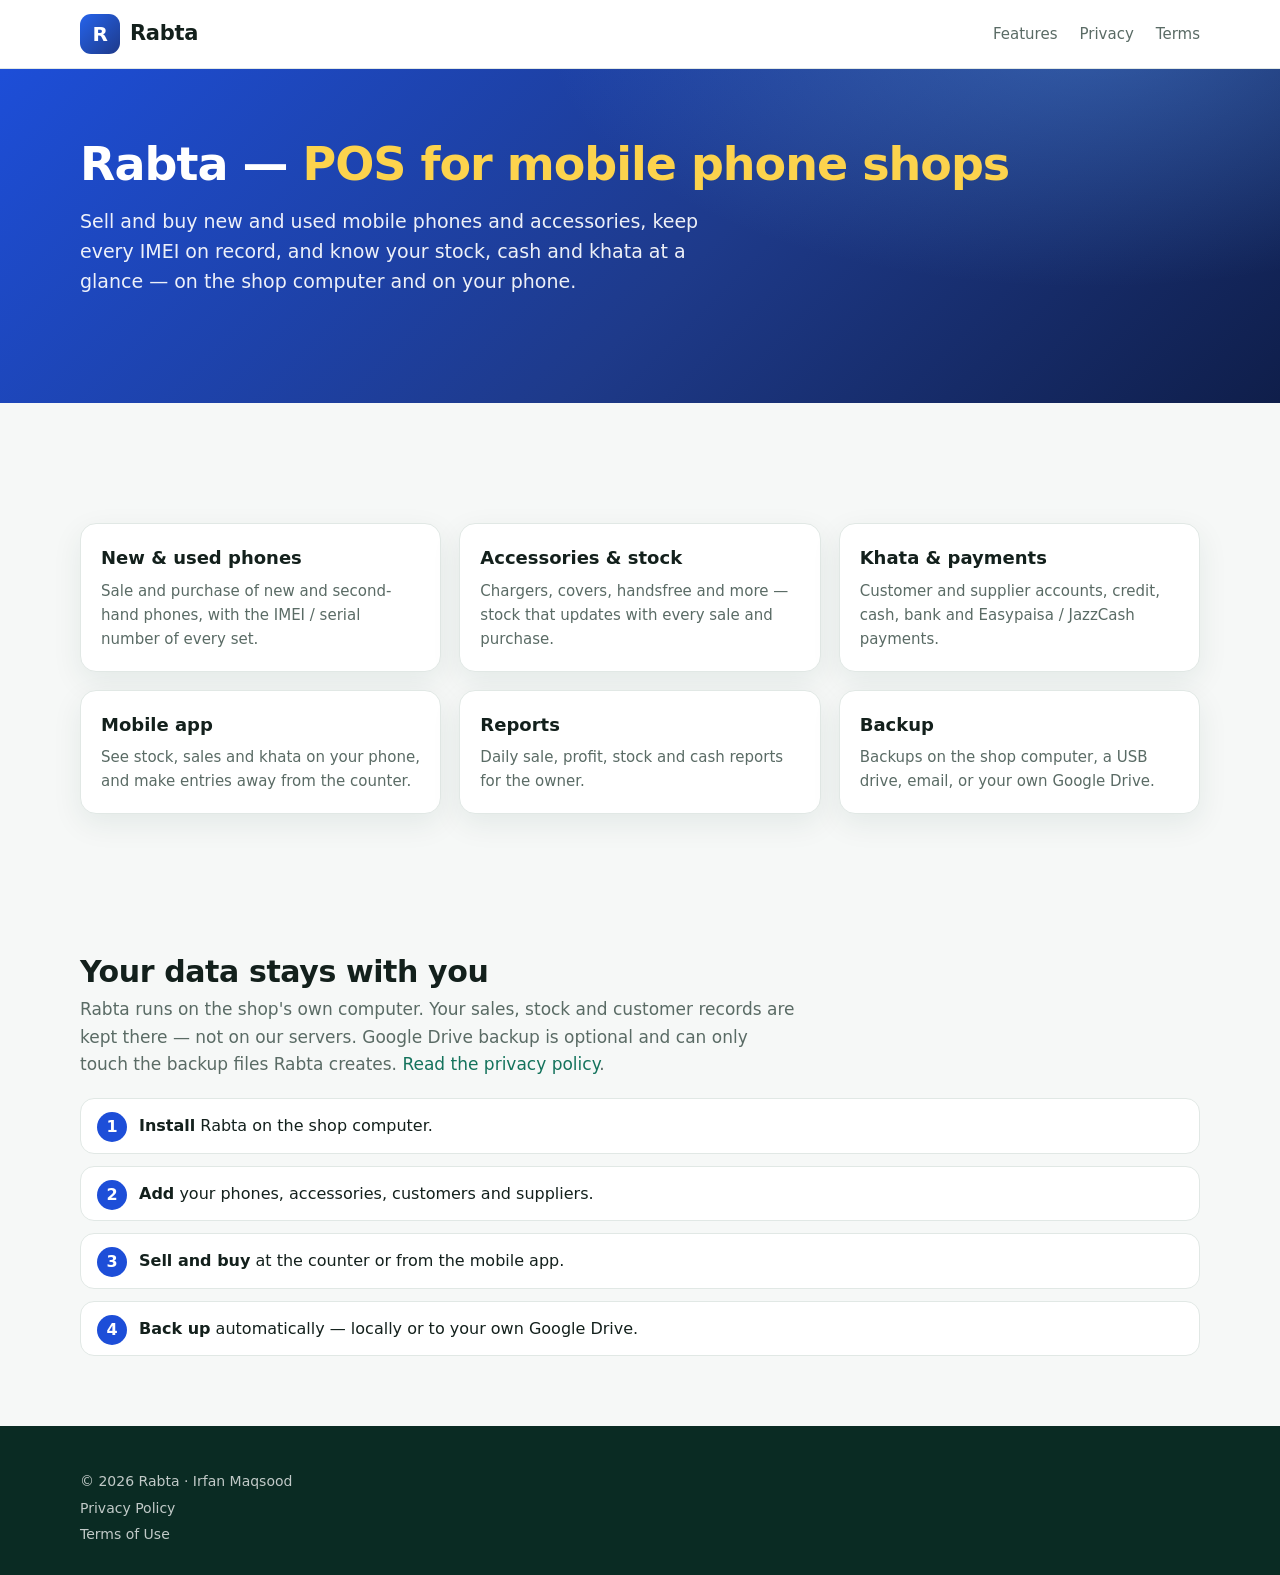
==== rabta/index.html @ c998994d "Add files via upload" ====
<!doctype html>
<html lang="en">
<head>
<meta charset="utf-8">
<meta name="viewport" content="width=device-width, initial-scale=1">
<title>Rabta — POS for Mobile Phone Shops</title>
<meta name="description" content="Rabta is point-of-sale software for mobile phone shops: sale and purchase of new and used phones and accessories, IMEI record, stock, khata and reports — on the shop computer and on your phone.">
<meta name="theme-color" content="#1E3A8A">
<link rel="stylesheet" href="../style.css">
<link rel="stylesheet" href="rabta.css">
</head>
<body>

<header class="top">
  <div class="wrap">
    <a class="logo" href="index.html"><span class="rb-mark">R</span>Rabta</a>
    <nav><a href="#features">Features</a><a href="privacy.html">Privacy</a><a href="terms.html">Terms</a></nav>
  </div>
</header>

<section class="rb-hero">
  <div class="wrap">
    <h1>Rabta — <em>POS for mobile phone shops</em></h1>
    <p>Sell and buy new and used mobile phones and accessories, keep every IMEI on record, and know your stock, cash and khata at a glance — on the shop computer and on your phone.</p>
  </div>
</section>

<main class="wrap">
  <section id="features" class="rb-grid">
    <div class="rb-card"><h3>New &amp; used phones</h3><p>Sale and purchase of new and second-hand phones, with the IMEI / serial number of every set.</p></div>
    <div class="rb-card"><h3>Accessories &amp; stock</h3><p>Chargers, covers, handsfree and more — stock that updates with every sale and purchase.</p></div>
    <div class="rb-card"><h3>Khata &amp; payments</h3><p>Customer and supplier accounts, credit, cash, bank and Easypaisa / JazzCash payments.</p></div>
    <div class="rb-card"><h3>Mobile app</h3><p>See stock, sales and khata on your phone, and make entries away from the counter.</p></div>
    <div class="rb-card"><h3>Reports</h3><p>Daily sale, profit, stock and cash reports for the owner.</p></div>
    <div class="rb-card"><h3>Backup</h3><p>Backups on the shop computer, a USB drive, email, or your own Google Drive.</p></div>
  </section>

  <section class="rb-sec">
    <h2>Your data stays with you</h2>
    <p class="lead">Rabta runs on the shop's own computer. Your sales, stock and customer records are kept there — not on our servers.
      Google Drive backup is optional and can only touch the backup files Rabta creates. <a href="privacy.html">Read the privacy policy</a>.</p>
    <ol class="rb-steps">
      <li><b>Install</b> Rabta on the shop computer.</li>
      <li><b>Add</b> your phones, accessories, customers and suppliers.</li>
      <li><b>Sell and buy</b> at the counter or from the mobile app.</li>
      <li><b>Back up</b> automatically — locally or to your own Google Drive.</li>
    </ol>
  </section>
</main>

<footer>
  <div class="wrap">
    <div>© 2026 Rabta · Irfan Maqsood</div>
    <div><a href="privacy.html">Privacy Policy</a><a href="terms.html">Terms of Use</a></div>
  </div>
</footer>
</body>
</html>
---- style.css ----
:root{
  --brand:#14735C; --brand-2:#1E8A6E; --brand-deep:#0B3F33; --brand-soft:#E7F4EF;
  --gold:#F2B23A; --gold-soft:#FFF4DA;
  --ink:#13201C; --muted:#5A6B65; --line:#E1E8E5; --page:#F6F8F7; --card:#FFFFFF;
  --radius:18px; --max:1160px;
  --shadow:0 10px 30px rgba(11,63,51,.08);
}
*{box-sizing:border-box}
html{scroll-behavior:smooth}
body{margin:0;font-family:"Inter","Segoe UI",system-ui,-apple-system,Roboto,Arial,sans-serif;color:var(--ink);background:var(--page);line-height:1.6;font-size:16px;-webkit-font-smoothing:antialiased}
a{color:var(--brand);text-decoration:none} a:hover{text-decoration:underline}
img{max-width:100%}
.wrap{max-width:var(--max);margin:0 auto;padding:0 20px}

/* ---------------- header */
header.top{background:rgba(255,255,255,.92);backdrop-filter:saturate(1.4) blur(10px);border-bottom:1px solid var(--line);position:sticky;top:0;z-index:30}
header.top .wrap{display:flex;align-items:center;justify-content:space-between;height:68px;gap:14px}
.logo{display:flex;align-items:center;gap:10px;font-weight:800;font-size:21px;color:var(--ink);letter-spacing:-.3px}
.logo:hover{text-decoration:none}
.mark{width:40px;height:40px;border-radius:11px;display:block}
span.mark{background:linear-gradient(135deg,var(--brand-2),var(--brand-deep));color:#fff;display:grid;place-items:center;font-weight:800}
nav{display:flex;align-items:center}
nav a{margin-left:22px;color:var(--muted);font-weight:500;font-size:15px} nav a:hover{color:var(--brand);text-decoration:none}
nav a.cta{background:var(--brand);color:#fff;padding:9px 16px;border-radius:10px;font-weight:600}
nav a.cta:hover{background:var(--brand-deep);color:#fff}

/* ---------------- buttons */
.btn{display:inline-flex;align-items:center;gap:8px;padding:14px 24px;border-radius:12px;font-weight:650;background:#fff;color:var(--brand-deep);border:0;cursor:pointer;font-size:16px;font-family:inherit;transition:transform .15s,box-shadow .15s}
.btn:hover{text-decoration:none;transform:translateY(-1px);box-shadow:0 8px 20px rgba(0,0,0,.12)}
.btn.gold{background:var(--gold);color:#3A2600}
.btn.ghost{background:transparent;color:#fff;border:1.5px solid rgba(255,255,255,.55)}
.btn.solid{background:var(--brand);color:#fff}
.btn.outline{background:#fff;color:var(--brand);border:1.5px solid var(--brand)}

/* ---------------- hero */
.hero{position:relative;overflow:hidden;color:#fff;padding:76px 0 90px;
  background:radial-gradient(1200px 500px at 85% -10%,rgba(242,178,58,.22),transparent 60%),
             radial-gradient(800px 500px at -10% 110%,rgba(255,255,255,.08),transparent 60%),
             linear-gradient(135deg,#1A8268 0%,#11604D 45%,#0A3A2F 100%)}
.hero:after{content:"";position:absolute;inset:0;background-image:radial-gradient(rgba(255,255,255,.08) 1px,transparent 1px);background-size:22px 22px;mask-image:linear-gradient(180deg,#000,transparent 85%);pointer-events:none}
.hero .wrap{position:relative;z-index:1;display:grid;grid-template-columns:1.15fr .85fr;gap:40px;align-items:center}
.pill{display:inline-flex;align-items:center;gap:8px;background:rgba(255,255,255,.14);border:1px solid rgba(255,255,255,.22);padding:6px 14px;border-radius:99px;font-size:14px;font-weight:600;margin-bottom:18px}
.pill b{background:var(--gold);color:#3A2600;border-radius:99px;padding:1px 8px;font-size:12px}
.hero h1{font-size:50px;line-height:1.1;margin:0 0 18px;letter-spacing:-1px}
.hero h1 em{font-style:normal;color:var(--gold)}
.hero p{font-size:19px;opacity:.92;max-width:600px;margin:0 0 28px}
.hero .actions{display:flex;flex-wrap:wrap;gap:12px}
.badges{margin-top:28px;display:flex;flex-wrap:wrap;gap:10px}
.badges span{display:inline-flex;align-items:center;gap:7px;background:rgba(255,255,255,.12);padding:7px 13px;border-radius:99px;font-size:14px}
.badges svg{width:16px;height:16px;stroke:var(--gold)}

/* phone mockup */
.device{justify-self:center;width:290px;border-radius:40px;background:#0B1512;padding:12px;box-shadow:0 30px 60px rgba(0,0,0,.35),0 0 0 2px rgba(255,255,255,.08) inset;transform:rotate(-3deg)}
.screen{border-radius:30px;overflow:hidden;background:#F4F7F6;color:var(--ink);font-size:12px}
.screen .bar{background:linear-gradient(135deg,#1E8A6E,#0F5444);color:#fff;padding:16px 16px 12px;font-weight:700;font-size:14px;display:flex;justify-content:space-between}
.screen .body{padding:12px}
.s-card{background:#fff;border-radius:14px;padding:10px 12px;margin-bottom:9px;box-shadow:0 2px 8px rgba(0,0,0,.05)}
.s-card.hero2{background:linear-gradient(135deg,#1E8A6E,#0B3F33);color:#fff}
.s-card small{display:block;opacity:.7;font-size:10px}
.s-card b{font-size:18px}
.s-row{display:grid;grid-template-columns:1fr 1fr;gap:9px}
.s-line{display:flex;justify-content:space-between;align-items:center;padding:7px 0;border-bottom:1px solid #EEF2F0}
.s-line:last-child{border:0}
.s-av{width:26px;height:26px;border-radius:50%;background:var(--brand-soft);color:var(--brand);display:inline-grid;place-items:center;font-weight:700;font-size:10px;margin-right:7px}
.s-fab{position:relative;height:0}
.s-fab span{position:absolute;right:4px;top:-50px;width:40px;height:40px;border-radius:50%;background:linear-gradient(135deg,#1E8A6E,#0F5444);display:grid;place-items:center;box-shadow:0 6px 14px rgba(15,84,68,.4)}
.s-fab svg{width:20px;height:20px;stroke:#fff}

/* ---------------- strip */
.strip{background:#fff;border-bottom:1px solid var(--line)}
.strip .wrap{display:grid;grid-template-columns:repeat(4,1fr);gap:10px;padding-top:22px;padding-bottom:22px}
.strip div{display:flex;gap:12px;align-items:center;font-weight:600;font-size:15px}
.strip .i{flex:0 0 auto;width:42px;height:42px;border-radius:12px;background:var(--brand-soft);display:grid;place-items:center}
.strip svg{width:22px;height:22px;stroke:var(--brand)}
.strip small{display:block;font-weight:400;color:var(--muted);font-size:13px}

/* ---------------- sections */
section{padding:80px 0}
.kicker{display:inline-block;color:var(--brand);background:var(--brand-soft);font-weight:700;font-size:13px;letter-spacing:.6px;text-transform:uppercase;padding:5px 12px;border-radius:99px;margin-bottom:12px}
section h2{font-size:36px;line-height:1.2;margin:0 0 10px;letter-spacing:-.6px}
.lead{color:var(--muted);margin:0 0 36px;max-width:720px;font-size:17px}
.center{text-align:center}.center .lead{margin-left:auto;margin-right:auto}
.grid{display:grid;grid-template-columns:repeat(3,1fr);gap:18px}
.grid.four{grid-template-columns:repeat(4,1fr)}
.grid.three{grid-template-columns:repeat(3,1fr)}
.card{background:var(--card);border:1px solid var(--line);border-radius:var(--radius);padding:24px;transition:transform .18s,box-shadow .18s,border-color .18s}
.card:hover{transform:translateY(-3px);box-shadow:var(--shadow);border-color:#CFE3DB}
.ic{width:48px;height:48px;border-radius:14px;background:var(--brand-soft);display:grid;place-items:center;margin-bottom:14px}
.ic svg{width:24px;height:24px;stroke:var(--brand)}
.ic.gold{background:var(--gold-soft)} .ic.gold svg{stroke:#B97A00}
.card h3{margin:0 0 6px;font-size:18px}
.card p{margin:0;color:var(--muted);font-size:15px}
.band{background:#fff;border-top:1px solid var(--line);border-bottom:1px solid var(--line)}
.two{display:grid;grid-template-columns:1fr 1fr;gap:44px;align-items:center}
.check{list-style:none;padding:0;margin:0}
.check li{position:relative;padding:7px 0 7px 34px}
.check li:before{content:"";position:absolute;left:0;top:9px;width:22px;height:22px;border-radius:50%;background:var(--brand-soft) url("data:image/svg+xml,%3Csvg xmlns='http://www.w3.org/2000/svg' viewBox='0 0 24 24' fill='none' stroke='%2314735C' stroke-width='3' stroke-linecap='round' stroke-linejoin='round'%3E%3Cpath d='m6 12.5 4 4 8-9'/%3E%3C/svg%3E") center/14px no-repeat}

/* new features */
.newgrid{display:grid;grid-template-columns:repeat(4,1fr);gap:16px}
.newcard{border-radius:var(--radius);padding:22px;color:#fff;background:linear-gradient(150deg,#1E8A6E,#0B3F33);position:relative;overflow:hidden}
.newcard:after{content:"";position:absolute;right:-30px;bottom:-30px;width:110px;height:110px;border-radius:50%;background:rgba(255,255,255,.07)}
.newcard .ic{background:rgba(255,255,255,.14)} .newcard .ic svg{stroke:var(--gold)}
.newcard h3{margin:0 0 6px;font-size:17px}
.newcard p{margin:0;opacity:.85;font-size:14.5px}

/* industries */
.inds{display:grid;grid-template-columns:repeat(4,1fr);gap:14px}
.ind{display:flex;gap:14px;align-items:flex-start;background:#fff;border:1px solid var(--line);border-radius:16px;padding:16px;transition:all .18s}
.ind:hover{border-color:var(--brand);box-shadow:var(--shadow);transform:translateY(-2px)}
.ind .ic{width:44px;height:44px;margin:0;flex:0 0 auto}
.ind h3{margin:0;font-size:16px}
.ind p{margin:2px 0 0;font-size:13.5px;color:var(--muted)}
.ind .tag{display:inline-block;font-size:11px;font-weight:700;color:#8A5A00;background:var(--gold-soft);padding:1px 8px;border-radius:99px;margin-left:6px;vertical-align:2px}
.tabs{display:flex;gap:8px;justify-content:center;margin:0 0 26px;flex-wrap:wrap}
.tabs button{border:1.5px solid var(--line);background:#fff;padding:9px 18px;border-radius:99px;font:inherit;font-weight:600;color:var(--muted);cursor:pointer}
.tabs button.on{background:var(--brand);border-color:var(--brand);color:#fff}

/* app download */
.app-card{background:linear-gradient(150deg,#fff,#F1F8F5);border:1px solid var(--line);border-radius:24px;padding:30px;box-shadow:var(--shadow)}
.app-card .row{display:flex;gap:16px;align-items:center;margin-bottom:14px}
.app-card img{width:72px;height:72px;border-radius:18px}
.app-card .btn{margin:8px 0 12px}
.small{font-size:14px!important;color:var(--muted)}

/* steps */
.steps4{display:grid;grid-template-columns:repeat(4,1fr);gap:18px;counter-reset:s}
.steps4 .card{position:relative;padding-top:50px}
.steps4 .card:before{counter-increment:s;content:counter(s);position:absolute;top:18px;left:24px;width:30px;height:30px;border-radius:50%;background:var(--gold);color:#3A2600;font-weight:800;display:grid;place-items:center}

/* pricing */
.plan.best{border:2px solid var(--brand);box-shadow:var(--shadow)}
.plan .tagtop{position:absolute;top:-12px;right:18px;background:var(--brand);color:#fff;font-size:12px;font-weight:700;padding:3px 10px;border-radius:99px}
.plan{position:relative}
.opt{font-size:12px;font-weight:600;background:var(--brand-soft);color:var(--brand);padding:2px 8px;border-radius:99px;vertical-align:3px}
.note{margin-top:20px;color:var(--muted)}

/* FAQ */
.faq{max-width:820px;margin:0 auto}
.faq details{background:#fff;border:1px solid var(--line);border-radius:14px;padding:4px 20px;margin-bottom:10px}
.faq summary{cursor:pointer;font-weight:650;padding:14px 0;list-style:none;display:flex;justify-content:space-between;gap:10px}
.faq summary::-webkit-details-marker{display:none}
.faq summary:after{content:"+";font-size:22px;color:var(--brand);line-height:1}
.faq details[open] summary:after{content:"–"}
.faq p{margin:0 0 16px;color:var(--muted)}

/* contact */
.contact{background:linear-gradient(135deg,#11604D,#0A3A2F);color:#fff}
.contact .lead{color:rgba(255,255,255,.85)}
.contact h2{color:#fff}
.contact .info{background:rgba(255,255,255,.1);border:1px solid rgba(255,255,255,.18);border-radius:var(--radius);padding:20px;margin-top:10px}
.contact .info a{color:var(--gold)}
.form{display:grid;gap:12px;color:var(--ink)}
.form label{display:grid;gap:5px;font-weight:600;font-size:14px}
.form input,.form select,.form textarea{font:inherit;padding:11px 13px;border:1.5px solid var(--line);border-radius:11px;background:#fff}
.form input:focus,.form select:focus,.form textarea:focus{outline:none;border-color:var(--brand)}
.form .tick{display:flex;gap:8px;align-items:center;font-weight:500}
.form .grid2{display:grid;grid-template-columns:1fr 1fr;gap:12px}

/* legal pages */
.doc{max-width:780px;margin:0 auto;padding:48px 20px 72px}
.doc h1{font-size:34px;margin:0 0 6px}
.doc .date{color:var(--muted);margin:0 0 28px}
.doc h2{font-size:21px;margin:34px 0 8px}
.doc p,.doc li{color:#2A3632}
.doc .box{background:var(--brand-soft);border-left:4px solid var(--brand);padding:14px 18px;border-radius:8px;margin:18px 0}

/* footer */
footer{background:#0A2B23;color:rgba(255,255,255,.75);padding:44px 0 26px;font-size:14px}
footer .cols{display:grid;grid-template-columns:1.4fr 1fr 1fr;gap:30px}
footer h4{color:#fff;margin:0 0 10px;font-size:15px}
footer a{color:rgba(255,255,255,.75);display:block;margin:4px 0}
footer a:hover{color:#fff}
footer .bottom{border-top:1px solid rgba(255,255,255,.1);margin-top:28px;padding-top:18px;display:flex;justify-content:space-between;flex-wrap:wrap;gap:10px}
footer .bottom a{display:inline;margin-left:16px}
footer .brand{display:flex;gap:10px;align-items:center;color:#fff;font-weight:800;font-size:20px;margin-bottom:10px}
footer .brand img{width:36px;height:36px;border-radius:10px}

.wa{position:fixed;right:18px;bottom:18px;width:58px;height:58px;border-radius:50%;background:#25D366;display:grid;place-items:center;box-shadow:0 6px 18px rgba(0,0,0,.25);z-index:40}
.wa:hover{text-decoration:none;transform:scale(1.06)}

/* reveal */
.reveal{opacity:0;transform:translateY(18px);transition:opacity .6s ease,transform .6s ease}
.reveal.in{opacity:1;transform:none}
@media (prefers-reduced-motion:reduce){.reveal{opacity:1;transform:none}.card:hover,.ind:hover,.btn:hover{transform:none}}

/* ---------------- responsive */
@media (max-width:1000px){
  .hero .wrap{grid-template-columns:1fr}.device{display:none}
  .grid,.grid.three{grid-template-columns:1fr 1fr}
  .grid.four,.newgrid,.inds,.steps4{grid-template-columns:1fr 1fr}
  .strip .wrap{grid-template-columns:1fr 1fr}
  .two{grid-template-columns:1fr}
  nav a.wide{display:none}
}
@media (max-width:600px){
  section{padding:56px 0}
  section h2{font-size:28px}
  .hero{padding:52px 0 64px}.hero h1{font-size:34px}.hero p{font-size:17px}
  .grid,.grid.three,.grid.four,.newgrid,.inds,.steps4,.strip .wrap{grid-template-columns:1fr}
  nav a{margin-left:14px}
  nav a.cta{padding:8px 12px}
  footer .cols{grid-template-columns:1fr}
  .form .grid2{grid-template-columns:1fr}
}
[hidden]{display:none!important}
---- rabta/rabta.css ----
/* Rabta pages — saudagarpos.com ka style.css istemal, yeh sirf thora farq (rang aur logo) */
.rb-mark{width:40px;height:40px;border-radius:11px;display:grid;place-items:center;font-weight:800;color:#fff;
  background:linear-gradient(135deg,#2563EB,#1E3A8A);font-size:20px}
.rb-hero{color:#fff;padding:70px 0 80px;
  background:radial-gradient(900px 420px at 85% -10%,rgba(96,165,250,.35),transparent 60%),linear-gradient(135deg,#1D4ED8 0%,#1E3A8A 55%,#0F1E4A 100%)}
.rb-hero h1{font-size:46px;line-height:1.1;margin:0 0 16px;letter-spacing:-1px}
.rb-hero h1 em{font-style:normal;color:#FCD34D}
.rb-hero p{font-size:19px;opacity:.92;max-width:640px;margin:0 0 26px}
.rb-grid{display:grid;grid-template-columns:repeat(3,1fr);gap:18px;margin:40px 0}
.rb-card{background:#fff;border:1px solid var(--line);border-radius:16px;padding:20px;box-shadow:var(--shadow)}
.rb-card h3{margin:0 0 6px;font-size:18px}
.rb-card p{margin:0;color:var(--muted);font-size:15px}
.rb-sec{padding:20px 0 50px}
.rb-sec h2{font-size:30px;margin:0 0 6px;letter-spacing:-.4px}
.rb-sec .lead{color:var(--muted);margin:0 0 10px}
.rb-steps{counter-reset:s;list-style:none;padding:0;margin:20px 0;display:grid;gap:12px}
.rb-steps li{background:#fff;border:1px solid var(--line);border-radius:14px;padding:14px 16px 14px 58px;position:relative}
.rb-steps li:before{counter-increment:s;content:counter(s);position:absolute;left:16px;top:13px;width:30px;height:30px;border-radius:50%;
  background:#1D4ED8;color:#fff;display:grid;place-items:center;font-weight:700}
@media (max-width:860px){.rb-grid{grid-template-columns:1fr}.rb-hero h1{font-size:34px}}
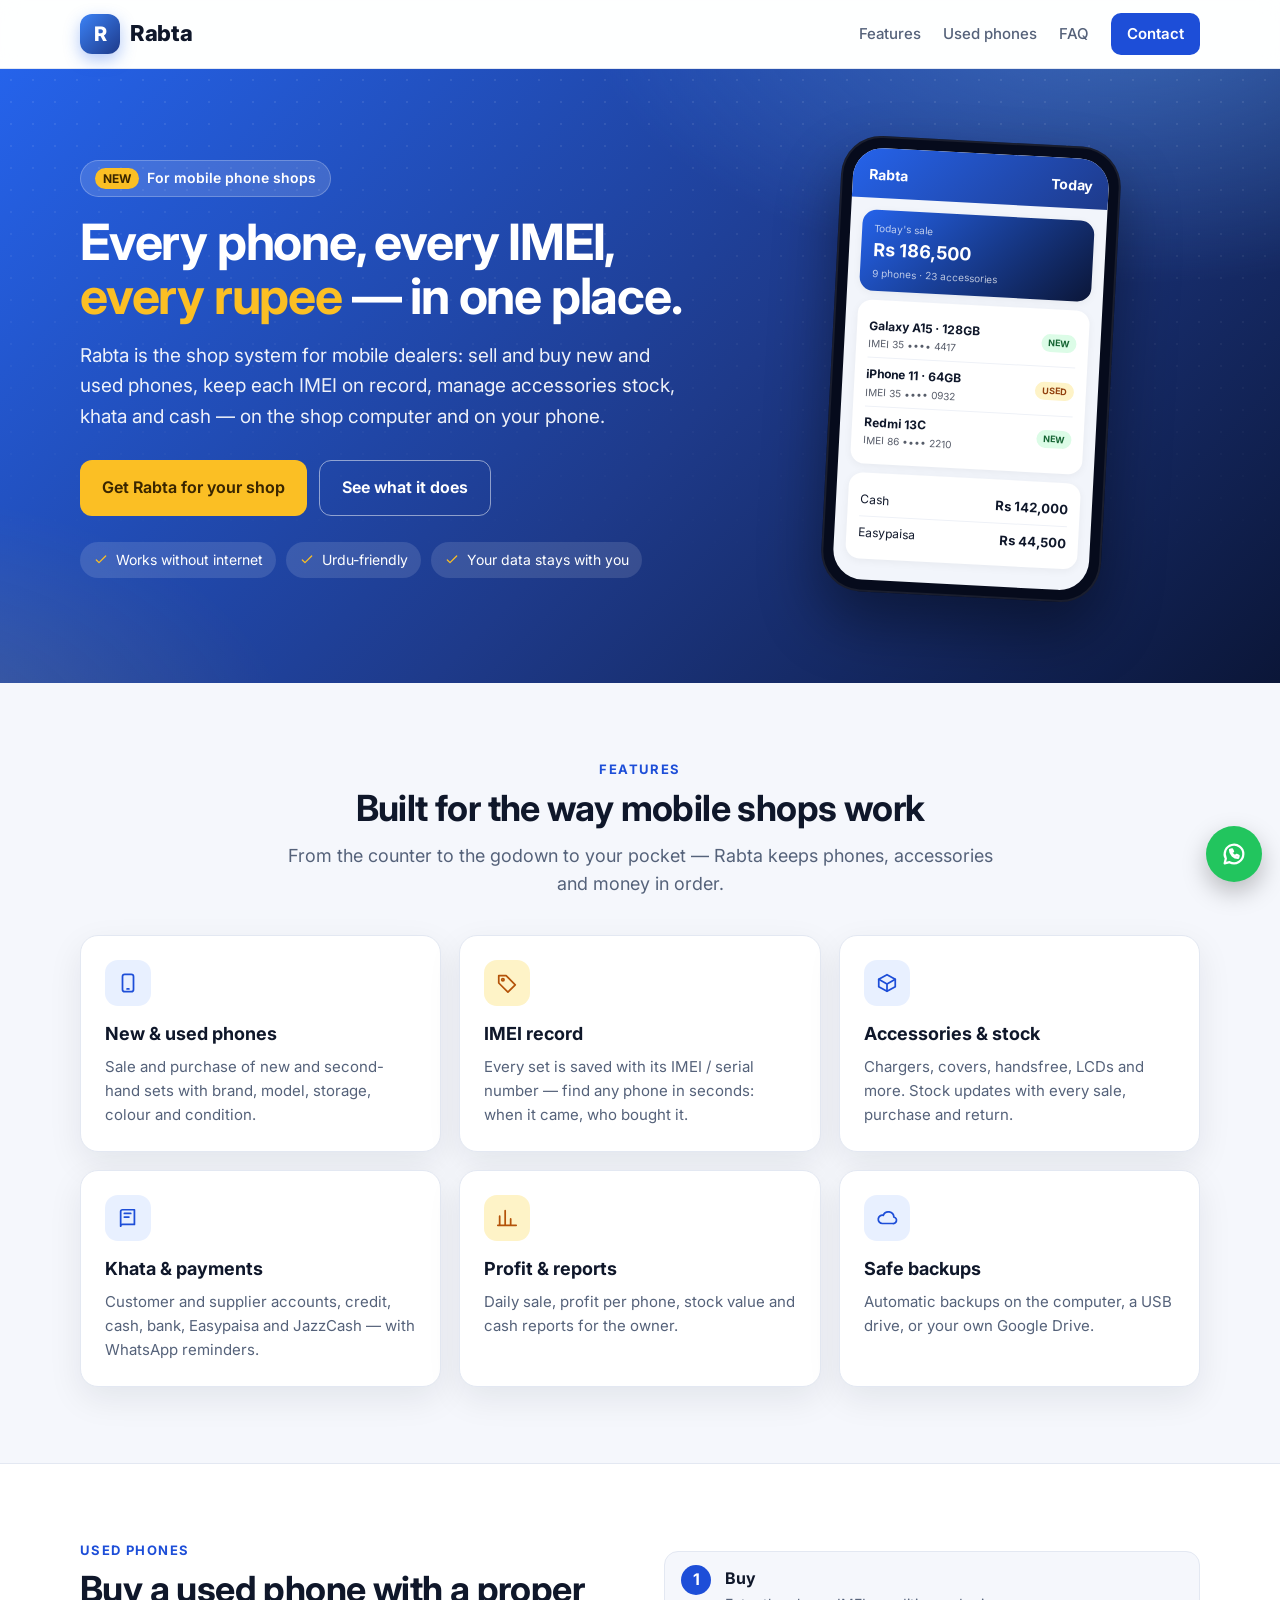
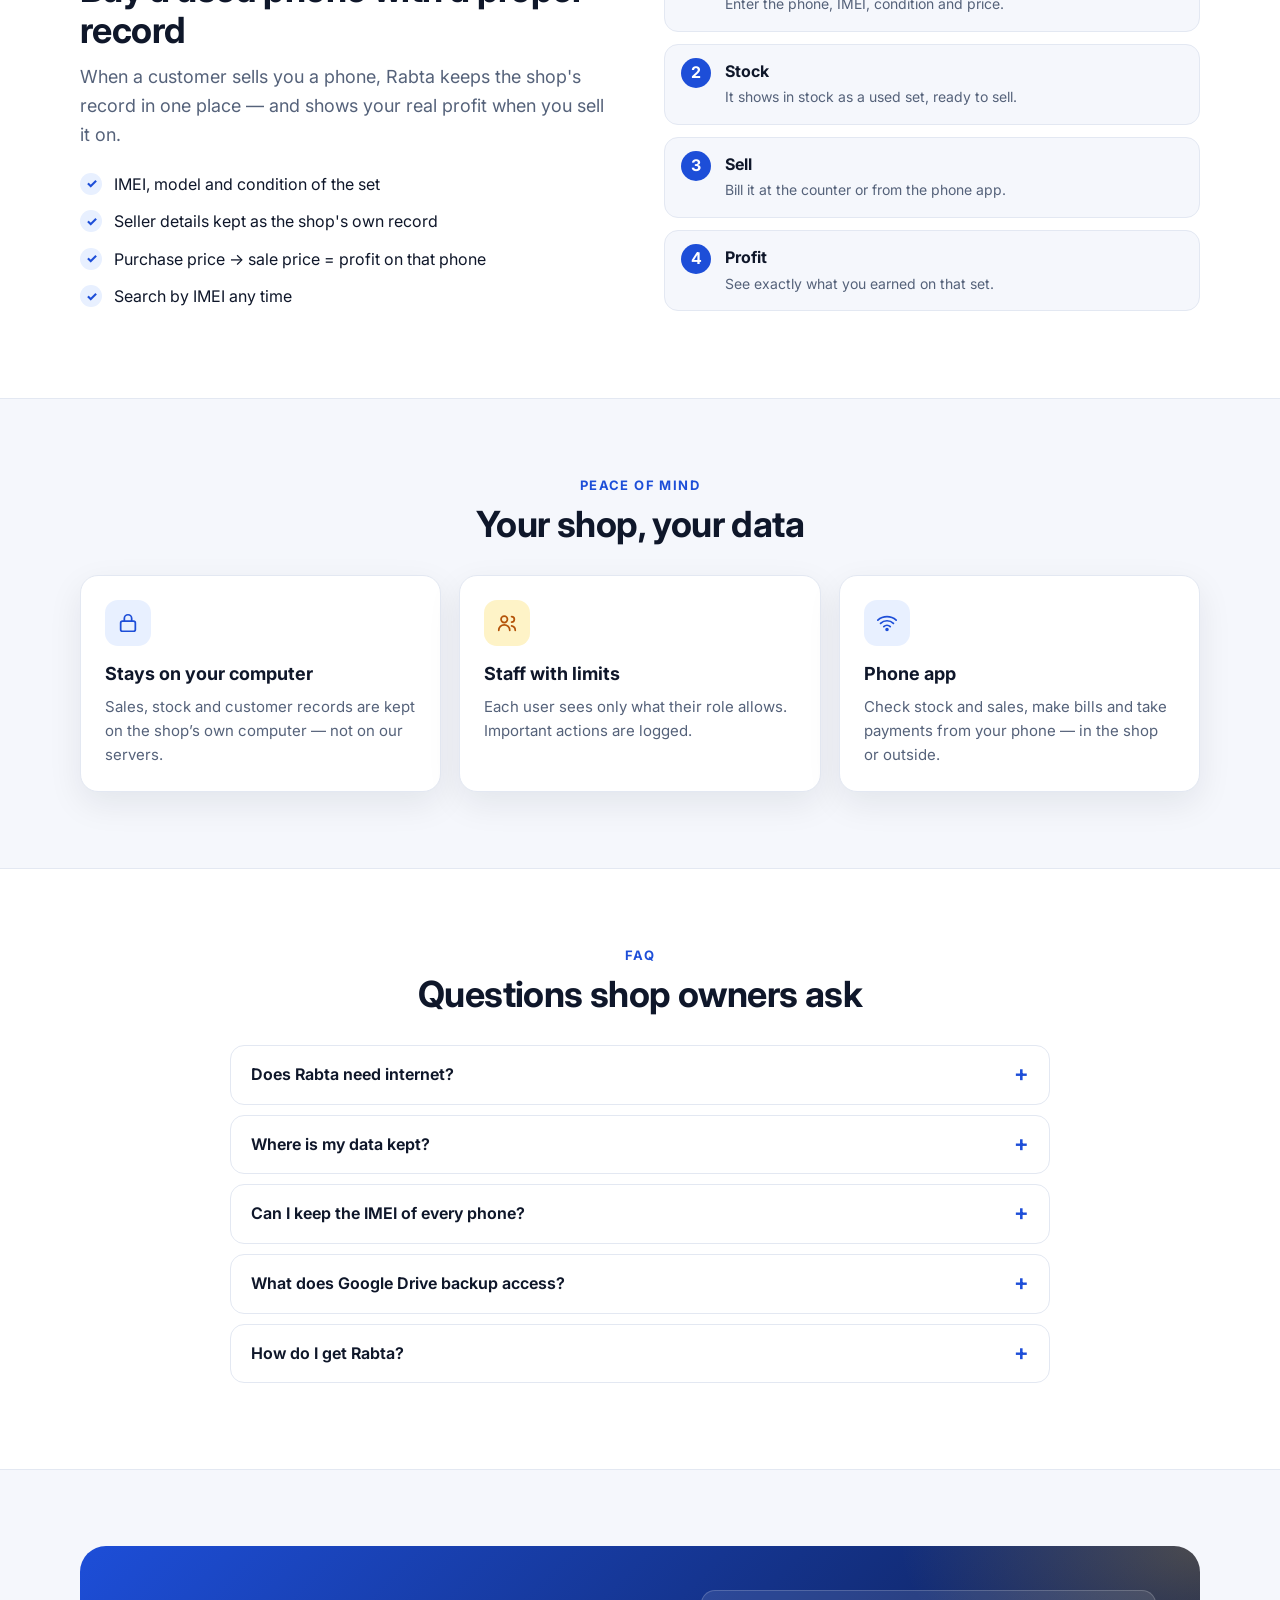
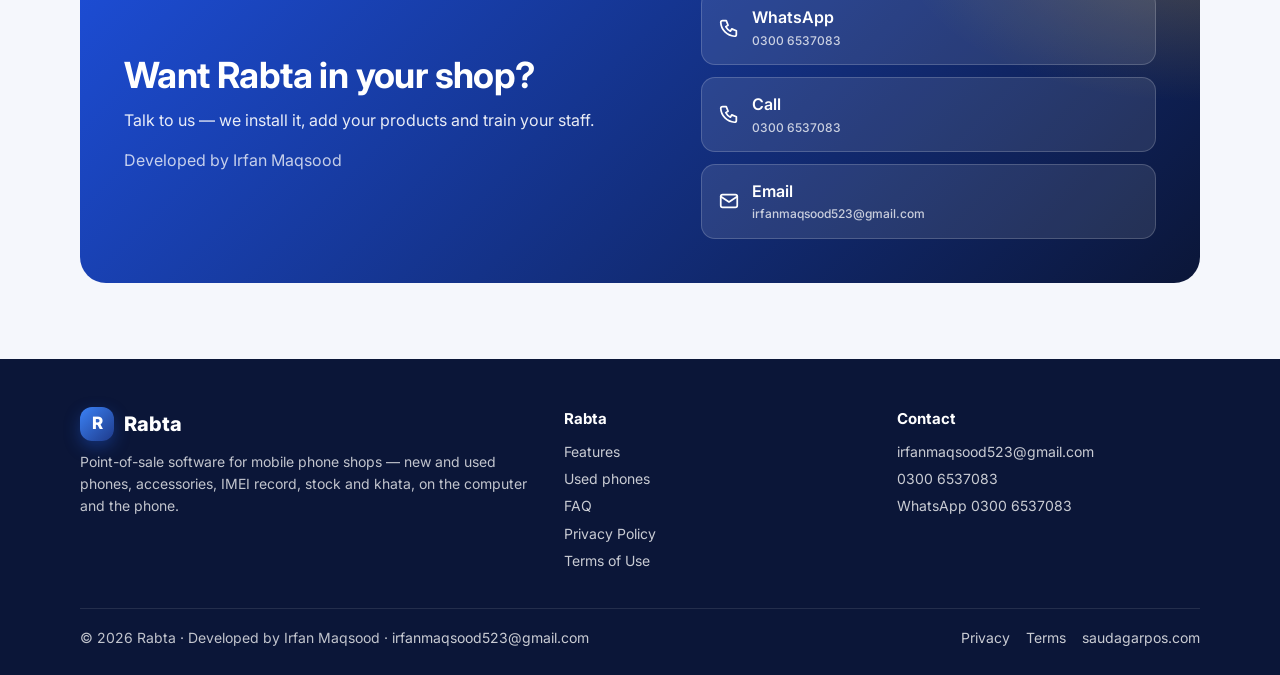
==== commit 6a682b4f: "Add files via upload" ====
--- a/rabta/index.html
+++ b/rabta/index.html
@@ -4,55 +4,144 @@
 <meta charset="utf-8">
 <meta name="viewport" content="width=device-width, initial-scale=1">
 <title>Rabta — POS for Mobile Phone Shops</title>
-<meta name="description" content="Rabta is point-of-sale software for mobile phone shops: sale and purchase of new and used phones and accessories, IMEI record, stock, khata and reports — on the shop computer and on your phone.">
+<meta name="description" content="Rabta is point-of-sale software for mobile phone shops in Pakistan: sale and purchase of new and used phones and accessories, IMEI record, stock, khata, reports and backup — on the shop computer and on your phone.">
 <meta name="theme-color" content="#1E3A8A">
-<link rel="stylesheet" href="../style.css">
+<link rel="preconnect" href="https://fonts.googleapis.com">
+<link rel="preconnect" href="https://fonts.gstatic.com" crossorigin>
+<link href="https://fonts.googleapis.com/css2?family=Inter:wght@400;500;600;700;800&display=swap" rel="stylesheet">
 <link rel="stylesheet" href="rabta.css">
 </head>
 <body>
 
 <header class="top">
   <div class="wrap">
-    <a class="logo" href="index.html"><span class="rb-mark">R</span>Rabta</a>
-    <nav><a href="#features">Features</a><a href="privacy.html">Privacy</a><a href="terms.html">Terms</a></nav>
+    <a class="logo" href="index.html"><span class="mark">R</span>Rabta</a>
+    <nav><a href="#features">Features</a><a href="#used">Used phones</a><a href="#faq">FAQ</a><a class="cta" href="index.html#contact">Contact</a></nav>
   </div>
 </header>
 
-<section class="rb-hero">
+<section class="hero">
   <div class="wrap">
-    <h1>Rabta — <em>POS for mobile phone shops</em></h1>
-    <p>Sell and buy new and used mobile phones and accessories, keep every IMEI on record, and know your stock, cash and khata at a glance — on the shop computer and on your phone.</p>
+    <div>
+      <div class="pill"><b>NEW</b> For mobile phone shops</div>
+      <h1>Every phone, every IMEI, <em>every rupee</em> — in one place.</h1>
+      <p>Rabta is the shop system for mobile dealers: sell and buy new and used phones, keep each IMEI on record, manage accessories stock, khata and cash — on the shop computer and on your phone.</p>
+      <div class="actions"><a class="btn sun" href="#contact">Get Rabta for your shop</a><a class="btn line" href="#features">See what it does</a></div>
+      <div class="chips"><span><svg viewBox="0 0 24 24"><path d="m5 12 4 4 10-10"/></svg> Works without internet</span><span><svg viewBox="0 0 24 24"><path d="m5 12 4 4 10-10"/></svg> Urdu-friendly</span><span><svg viewBox="0 0 24 24"><path d="m5 12 4 4 10-10"/></svg> Your data stays with you</span></div>
+    </div>
+    <div class="device" aria-hidden="true"><div class="screen">
+      <div class="sbar"><span>Rabta</span><span>Today</span></div>
+      <div class="sbody">
+        <div class="sc dark"><small>Today's sale</small><b>Rs 186,500</b><small>9 phones · 23 accessories</small></div>
+        <div class="sc">
+          <div class="srow"><div><b style="font-size:12px">Galaxy A15 · 128GB</b><small>IMEI 35 •••• 4417</small></div><span class="tag">NEW</span></div>
+          <div class="srow"><div><b style="font-size:12px">iPhone 11 · 64GB</b><small>IMEI 35 •••• 0932</small></div><span class="tag used">USED</span></div>
+          <div class="srow"><div><b style="font-size:12px">Redmi 13C</b><small>IMEI 86 •••• 2210</small></div><span class="tag">NEW</span></div>
+        </div>
+        <div class="sc"><div class="srow"><span>Cash</span><b style="font-size:13px">Rs 142,000</b></div><div class="srow"><span>Easypaisa</span><b style="font-size:13px">Rs 44,500</b></div></div>
+      </div>
+    </div></div>
   </div>
 </section>
 
-<main class="wrap">
-  <section id="features" class="rb-grid">
-    <div class="rb-card"><h3>New &amp; used phones</h3><p>Sale and purchase of new and second-hand phones, with the IMEI / serial number of every set.</p></div>
-    <div class="rb-card"><h3>Accessories &amp; stock</h3><p>Chargers, covers, handsfree and more — stock that updates with every sale and purchase.</p></div>
-    <div class="rb-card"><h3>Khata &amp; payments</h3><p>Customer and supplier accounts, credit, cash, bank and Easypaisa / JazzCash payments.</p></div>
-    <div class="rb-card"><h3>Mobile app</h3><p>See stock, sales and khata on your phone, and make entries away from the counter.</p></div>
-    <div class="rb-card"><h3>Reports</h3><p>Daily sale, profit, stock and cash reports for the owner.</p></div>
-    <div class="rb-card"><h3>Backup</h3><p>Backups on the shop computer, a USB drive, email, or your own Google Drive.</p></div>
-  </section>
+<section class="sec" id="features">
+  <div class="wrap">
+    <div class="center"><p class="kicker">Features</p><h2>Built for the way mobile shops work</h2>
+      <p class="lead">From the counter to the godown to your pocket — Rabta keeps phones, accessories and money in order.</p></div>
+    <div class="grid">
+      <div class="card"><div class="ic"><svg viewBox="0 0 24 24"><rect x="6" y="2.5" width="12" height="19" rx="2.5"/><path d="M11 18.5h2"/></svg></div><h3>New &amp; used phones</h3><p>Sale and purchase of new and second-hand sets with brand, model, storage, colour and condition.</p></div>
+      <div class="card"><div class="ic sun"><svg viewBox="0 0 24 24"><path d="M3 12V4h8l10 10-8 8z"/><circle cx="7.5" cy="8.5" r="1.3"/></svg></div><h3>IMEI record</h3><p>Every set is saved with its IMEI / serial number — find any phone in seconds: when it came, who bought it.</p></div>
+      <div class="card"><div class="ic"><svg viewBox="0 0 24 24"><path d="M21 8 12 3 3 8v8l9 5 9-5z"/><path d="m3 8 9 5 9-5M12 13v8"/></svg></div><h3>Accessories &amp; stock</h3><p>Chargers, covers, handsfree, LCDs and more. Stock updates with every sale, purchase and return.</p></div>
+      <div class="card"><div class="ic"><svg viewBox="0 0 24 24"><path d="M4 5a2 2 0 0 1 2-2h13v16H6a2 2 0 0 0-2 2z"/><path d="M8 7h7M8 11h5"/></svg></div><h3>Khata &amp; payments</h3><p>Customer and supplier accounts, credit, cash, bank, Easypaisa and JazzCash — with WhatsApp reminders.</p></div>
+      <div class="card"><div class="ic sun"><svg viewBox="0 0 24 24"><path d="M4 20V10M10 20V4M16 20v-7M22 20H2"/></svg></div><h3>Profit &amp; reports</h3><p>Daily sale, profit per phone, stock value and cash reports for the owner.</p></div>
+      <div class="card"><div class="ic"><svg viewBox="0 0 24 24"><path d="M7 18a4.5 4.5 0 1 1 .9-8.9A6 6 0 0 1 19.5 11 3.5 3.5 0 0 1 18 18z"/></svg></div><h3>Safe backups</h3><p>Automatic backups on the computer, a USB drive, or your own Google Drive.</p></div>
+    </div>
+  </div>
+</section>
 
-  <section class="rb-sec">
-    <h2>Your data stays with you</h2>
-    <p class="lead">Rabta runs on the shop's own computer. Your sales, stock and customer records are kept there — not on our servers.
-      Google Drive backup is optional and can only touch the backup files Rabta creates. <a href="privacy.html">Read the privacy policy</a>.</p>
-    <ol class="rb-steps">
-      <li><b>Install</b> Rabta on the shop computer.</li>
-      <li><b>Add</b> your phones, accessories, customers and suppliers.</li>
-      <li><b>Sell and buy</b> at the counter or from the mobile app.</li>
-      <li><b>Back up</b> automatically — locally or to your own Google Drive.</li>
-    </ol>
-  </section>
-</main>
+<section class="sec band" id="used">
+  <div class="wrap two">
+    <div>
+      <p class="kicker">Used phones</p>
+      <h2>Buy a used phone with a proper record</h2>
+      <p class="lead">When a customer sells you a phone, Rabta keeps the shop's record in one place — and shows your real profit when you sell it on.</p>
+      <ul class="check">
+        <li>IMEI, model and condition of the set</li>
+        <li>Seller details kept as the shop's own record</li>
+        <li>Purchase price → sale price = profit on that phone</li>
+        <li>Search by IMEI any time</li>
+      </ul>
+    </div>
+    <div class="flow">
+      <div><b>Buy</b><span>Enter the phone, IMEI, condition and price.</span></div>
+      <div><b>Stock</b><span>It shows in stock as a used set, ready to sell.</span></div>
+      <div><b>Sell</b><span>Bill it at the counter or from the phone app.</span></div>
+      <div><b>Profit</b><span>See exactly what you earned on that set.</span></div>
+    </div>
+  </div>
+</section>
+
+<section class="sec">
+  <div class="wrap">
+    <div class="center"><p class="kicker">Peace of mind</p><h2>Your shop, your data</h2></div>
+    <div class="trust">
+      <div class="card"><div class="ic"><svg viewBox="0 0 24 24"><rect x="4" y="10" width="16" height="11" rx="2"/><path d="M8 10V7a4 4 0 0 1 8 0v3"/></svg></div><h3>Stays on your computer</h3><p>Sales, stock and customer records are kept on the shop’s own computer — not on our servers.</p></div>
+      <div class="card"><div class="ic sun"><svg viewBox="0 0 24 24"><circle cx="9" cy="8" r="3.5"/><path d="M3 20a6 6 0 0 1 12 0M17 11a3 3 0 1 0 0-6M21 20a5 5 0 0 0-4-4.9"/></svg></div><h3>Staff with limits</h3><p>Each user sees only what their role allows. Important actions are logged.</p></div>
+      <div class="card"><div class="ic"><svg viewBox="0 0 24 24"><path d="M2 8.8a15 15 0 0 1 20 0M5 12.4a10 10 0 0 1 14 0M8.5 15.9a5 5 0 0 1 7 0"/><circle cx="12" cy="19" r="1"/></svg></div><h3>Phone app</h3><p>Check stock and sales, make bills and take payments from your phone — in the shop or outside.</p></div>
+    </div>
+  </div>
+</section>
+
+<section class="sec band" id="faq">
+  <div class="wrap">
+    <div class="center"><p class="kicker">FAQ</p><h2>Questions shop owners ask</h2></div>
+    <div class="faq">
+      <details><summary>Does Rabta need internet?</summary><p>No. The shop works on its own computer without internet. Internet is needed only for Google Drive backup and for using the phone app away from the shop.</p></details>
+      <details><summary>Where is my data kept?</summary><p>On your shop's computer. We do not receive your sales, stock or customer records. See the <a href="privacy.html">Privacy Policy</a>.</p></details>
+      <details><summary>Can I keep the IMEI of every phone?</summary><p>Yes — every new and used set is saved with its IMEI / serial number, and you can search by it.</p></details>
+      <details><summary>What does Google Drive backup access?</summary><p>Only the backup files Rabta creates in your own Drive (and the email address of the connected account, shown on the Backup screen). Nothing else in your Google account.</p></details>
+      <details><summary>How do I get Rabta?</summary><p>Call or WhatsApp 0300 6537083, or email irfanmaqsood523@gmail.com. We install it and set it up for your shop.</p></details>
+    </div>
+  </div>
+</section>
+
+<section class="sec" id="contact" style="padding-bottom:0">
+  <div class="wrap">
+    <div class="contact">
+      <div><h2>Want Rabta in your shop?</h2><p>Talk to us — we install it, add your products and train your staff.</p><p style="margin-top:14px;opacity:.75">Developed by Irfan Maqsood</p></div>
+      <div class="ways">
+        <a href="https://wa.me/923006537083" target="_blank" rel="noopener"><svg viewBox="0 0 24 24"><path d="M5 4h4l2 5-2.5 1.5a11 11 0 0 0 5 5L15 13l5 2v4a2 2 0 0 1-2 2A16 16 0 0 1 3 6a2 2 0 0 1 2-2"/></svg><span>WhatsApp<small>0300 6537083</small></span></a>
+        <a href="tel:+923006537083"><svg viewBox="0 0 24 24"><path d="M5 4h4l2 5-2.5 1.5a11 11 0 0 0 5 5L15 13l5 2v4a2 2 0 0 1-2 2A16 16 0 0 1 3 6a2 2 0 0 1 2-2"/></svg><span>Call<small>0300 6537083</small></span></a>
+        <a href="mailto:irfanmaqsood523@gmail.com"><svg viewBox="0 0 24 24"><rect x="3" y="5" width="18" height="14" rx="2"/><path d="m3 7 9 6 9-6"/></svg><span>Email<small>irfanmaqsood523@gmail.com</small></span></a>
+      </div>
+    </div>
+  </div>
+</section>
 
 <footer>
   <div class="wrap">
-    <div>© 2026 Rabta · Irfan Maqsood</div>
-    <div><a href="privacy.html">Privacy Policy</a><a href="terms.html">Terms of Use</a></div>
+    <div class="cols">
+      <div>
+        <div class="brand"><span class="mark" style="width:34px;height:34px;font-size:17px">R</span>Rabta</div>
+        <div>Point-of-sale software for mobile phone shops — new and used phones, accessories, IMEI record, stock and khata, on the computer and the phone.</div>
+      </div>
+      <div>
+        <h4>Rabta</h4>
+        <a href="index.html#features">Features</a><a href="index.html#used">Used phones</a><a href="index.html#faq">FAQ</a><a href="privacy.html">Privacy Policy</a><a href="terms.html">Terms of Use</a>
+      </div>
+      <div>
+        <h4>Contact</h4>
+        <a href="mailto:irfanmaqsood523@gmail.com">irfanmaqsood523@gmail.com</a>
+        <a href="tel:+923006537083">0300 6537083</a>
+        <a href="https://wa.me/923006537083" target="_blank" rel="noopener">WhatsApp 0300 6537083</a>
+      </div>
+    </div>
+    <div class="bottom">
+      <div>© 2026 Rabta · Developed by Irfan Maqsood · <a href="mailto:irfanmaqsood523@gmail.com" style="margin:0">irfanmaqsood523@gmail.com</a></div>
+      <div><a href="privacy.html">Privacy</a><a href="terms.html">Terms</a><a href="../index.html">saudagarpos.com</a></div>
+    </div>
   </div>
 </footer>
+<a class="wa" href="https://wa.me/923006537083" target="_blank" rel="noopener" aria-label="WhatsApp"><svg viewBox="0 0 24 24"><path d="M20 12a8 8 0 0 1-11.8 7L4 20l1-4.1A8 8 0 1 1 20 12z"/><path d="M9 9.5c.5 2 2 3.6 4 4.4l1.2-1.2 1.8.8-.4 1.8c-3.6.2-7-3.1-7-6.8l1.8-.4.8 1.8z"/></svg></a>
 </body>
 </html>
--- a/rabta/rabta.css
+++ b/rabta/rabta.css
@@ -1,20 +1,141 @@
-/* Rabta pages — saudagarpos.com ka style.css istemal, yeh sirf thora farq (rang aur logo) */
-.rb-mark{width:40px;height:40px;border-radius:11px;display:grid;place-items:center;font-weight:800;color:#fff;
-  background:linear-gradient(135deg,#2563EB,#1E3A8A);font-size:20px}
-.rb-hero{color:#fff;padding:70px 0 80px;
-  background:radial-gradient(900px 420px at 85% -10%,rgba(96,165,250,.35),transparent 60%),linear-gradient(135deg,#1D4ED8 0%,#1E3A8A 55%,#0F1E4A 100%)}
-.rb-hero h1{font-size:46px;line-height:1.1;margin:0 0 16px;letter-spacing:-1px}
-.rb-hero h1 em{font-style:normal;color:#FCD34D}
-.rb-hero p{font-size:19px;opacity:.92;max-width:640px;margin:0 0 26px}
-.rb-grid{display:grid;grid-template-columns:repeat(3,1fr);gap:18px;margin:40px 0}
-.rb-card{background:#fff;border:1px solid var(--line);border-radius:16px;padding:20px;box-shadow:var(--shadow)}
-.rb-card h3{margin:0 0 6px;font-size:18px}
-.rb-card p{margin:0;color:var(--muted);font-size:15px}
-.rb-sec{padding:20px 0 50px}
-.rb-sec h2{font-size:30px;margin:0 0 6px;letter-spacing:-.4px}
-.rb-sec .lead{color:var(--muted);margin:0 0 10px}
-.rb-steps{counter-reset:s;list-style:none;padding:0;margin:20px 0;display:grid;gap:12px}
-.rb-steps li{background:#fff;border:1px solid var(--line);border-radius:14px;padding:14px 16px 14px 58px;position:relative}
-.rb-steps li:before{counter-increment:s;content:counter(s);position:absolute;left:16px;top:13px;width:30px;height:30px;border-radius:50%;
-  background:#1D4ED8;color:#fff;display:grid;place-items:center;font-weight:700}
-@media (max-width:860px){.rb-grid{grid-template-columns:1fr}.rb-hero h1{font-size:34px}}
+/* Rabta — POS for mobile phone shops (saudagarpos.com/rabta/) — apni alag CSS */
+:root{
+  --b1:#2563EB; --b2:#1D4ED8; --b3:#1E3A8A; --deep:#0B1638; --sky:#E8F0FF; --sun:#FBBF24;
+  --ink:#0F172A; --muted:#55627A; --line:#E3E8F2; --page:#F5F7FC; --card:#fff;
+  --r:18px; --max:1160px; --shadow:0 12px 34px rgba(15,23,42,.08);
+}
+*{box-sizing:border-box}
+html{scroll-behavior:smooth}
+body{margin:0;font-family:"Inter","Segoe UI",system-ui,-apple-system,Roboto,Arial,sans-serif;color:var(--ink);background:var(--page);line-height:1.6;font-size:16px;-webkit-font-smoothing:antialiased}
+a{color:var(--b2);text-decoration:none} a:hover{text-decoration:underline}
+.wrap{max-width:var(--max);margin:0 auto;padding:0 20px}
+svg{width:22px;height:22px;stroke:currentColor;fill:none;stroke-width:1.9;stroke-linecap:round;stroke-linejoin:round}
+
+/* header */
+header.top{position:sticky;top:0;z-index:30;background:rgba(255,255,255,.9);backdrop-filter:saturate(1.4) blur(10px);border-bottom:1px solid var(--line)}
+header.top .wrap{display:flex;align-items:center;justify-content:space-between;height:68px;gap:14px}
+.logo{display:flex;align-items:center;gap:10px;font-weight:800;font-size:22px;color:var(--ink);letter-spacing:-.3px}
+.logo:hover{text-decoration:none}
+.mark{width:40px;height:40px;border-radius:12px;display:grid;place-items:center;color:#fff;font-weight:800;font-size:20px;
+  background:linear-gradient(135deg,#3B82F6,#1E3A8A);box-shadow:0 6px 16px rgba(37,99,235,.35)}
+nav{display:flex;align-items:center;gap:22px}
+nav a{color:var(--muted);font-weight:500;font-size:15px} nav a:hover{color:var(--b2);text-decoration:none}
+nav a.cta{background:var(--b2);color:#fff;padding:9px 16px;border-radius:10px;font-weight:600}
+nav a.cta:hover{background:var(--b3)}
+
+/* buttons */
+.btn{display:inline-flex;align-items:center;gap:8px;padding:14px 22px;border-radius:12px;font-weight:650;font-size:16px;transition:transform .15s,box-shadow .15s}
+.btn:hover{text-decoration:none;transform:translateY(-1px);box-shadow:0 10px 22px rgba(0,0,0,.15)}
+.btn.sun{background:var(--sun);color:#3A2600}
+.btn.line{color:#fff;border:1.5px solid rgba(255,255,255,.5)}
+.btn.blue{background:var(--b2);color:#fff}
+
+/* hero */
+.hero{position:relative;overflow:hidden;color:#fff;padding:72px 0 86px;
+  background:radial-gradient(900px 460px at 88% -10%,rgba(96,165,250,.45),transparent 60%),
+             radial-gradient(700px 420px at -10% 110%,rgba(251,191,36,.16),transparent 60%),
+             linear-gradient(135deg,#2563EB 0%,#1E3A8A 55%,#0B1638 100%)}
+.hero:after{content:"";position:absolute;inset:0;background-image:radial-gradient(rgba(255,255,255,.09) 1px,transparent 1px);background-size:22px 22px;
+  -webkit-mask-image:linear-gradient(180deg,#000,transparent 85%);mask-image:linear-gradient(180deg,#000,transparent 85%);pointer-events:none}
+.hero .wrap{position:relative;z-index:1;display:grid;grid-template-columns:1.15fr .85fr;gap:40px;align-items:center}
+.pill{display:inline-flex;gap:8px;align-items:center;background:rgba(255,255,255,.14);border:1px solid rgba(255,255,255,.24);padding:6px 14px;border-radius:99px;font-size:14px;font-weight:600;margin-bottom:18px}
+.pill b{background:var(--sun);color:#3A2600;border-radius:99px;padding:1px 8px;font-size:12px}
+.hero h1{font-size:50px;line-height:1.08;margin:0 0 18px;letter-spacing:-1.2px}
+.hero h1 em{font-style:normal;color:var(--sun)}
+.hero p{font-size:19px;opacity:.92;max-width:600px;margin:0 0 28px}
+.actions{display:flex;flex-wrap:wrap;gap:12px}
+.chips{margin-top:26px;display:flex;flex-wrap:wrap;gap:10px}
+.chips span{display:inline-flex;align-items:center;gap:7px;background:rgba(255,255,255,.12);padding:7px 13px;border-radius:99px;font-size:14px}
+.chips svg{width:16px;height:16px;color:var(--sun)}
+
+/* phone mockup */
+.device{justify-self:center;width:280px;border-radius:40px;background:#060B1C;padding:12px;transform:rotate(3deg);
+  box-shadow:0 30px 60px rgba(0,0,0,.4),0 0 0 2px rgba(255,255,255,.08) inset}
+.screen{border-radius:30px;overflow:hidden;background:#F2F5FB;color:var(--ink);font-size:12px}
+.sbar{background:linear-gradient(135deg,#2563EB,#1E3A8A);color:#fff;padding:16px 16px 12px;font-weight:700;font-size:14px;display:flex;justify-content:space-between}
+.sbody{padding:12px}
+.sc{background:#fff;border-radius:14px;padding:10px 12px;margin-bottom:9px;box-shadow:0 2px 8px rgba(0,0,0,.05)}
+.sc.dark{background:linear-gradient(135deg,#2563EB,#0B1638);color:#fff}
+.sc small{display:block;opacity:.7;font-size:10px}
+.sc b{font-size:18px}
+.srow{display:flex;justify-content:space-between;align-items:center;padding:6px 0;border-bottom:1px solid #EEF1F7}
+.srow:last-child{border:0}
+.tag{font-size:9px;font-weight:700;padding:2px 7px;border-radius:99px;background:#DCFCE7;color:#166534}
+.tag.used{background:#FEF3C7;color:#92400E}
+
+/* sections */
+section.sec{padding:76px 0}
+.kicker{color:var(--b2);font-weight:700;font-size:13px;letter-spacing:1.4px;text-transform:uppercase;margin:0 0 8px}
+section.sec h2{font-size:36px;line-height:1.15;margin:0 0 12px;letter-spacing:-.6px}
+.lead{color:var(--muted);font-size:18px;max-width:720px;margin:0}
+.center{text-align:center} .center .lead{margin:0 auto}
+.grid{display:grid;grid-template-columns:repeat(3,1fr);gap:18px;margin-top:36px}
+.card{background:var(--card);border:1px solid var(--line);border-radius:var(--r);padding:24px;box-shadow:var(--shadow);transition:transform .2s,box-shadow .2s}
+.card:hover{transform:translateY(-3px);box-shadow:0 18px 40px rgba(15,23,42,.12)}
+.ic{width:46px;height:46px;border-radius:13px;display:grid;place-items:center;background:var(--sky);color:var(--b2);margin-bottom:14px}
+.ic.sun{background:#FEF3C7;color:#B45309}
+.card h3{margin:0 0 6px;font-size:18px}
+.card p{margin:0;color:var(--muted);font-size:15px}
+
+.band{background:#fff;border-top:1px solid var(--line);border-bottom:1px solid var(--line)}
+.two{display:grid;grid-template-columns:1fr 1fr;gap:48px;align-items:center}
+.check{list-style:none;padding:0;margin:22px 0 0}
+.check li{position:relative;padding-left:34px;margin:12px 0}
+.check li:before{content:"✓";position:absolute;left:0;top:1px;width:22px;height:22px;border-radius:50%;background:var(--sky);color:var(--b2);display:grid;place-items:center;font-weight:800;font-size:13px}
+.flow{display:grid;gap:12px;counter-reset:s}
+.flow div{background:var(--page);border:1px solid var(--line);border-radius:14px;padding:14px 16px 14px 60px;position:relative}
+.flow div:before{counter-increment:s;content:counter(s);position:absolute;left:16px;top:13px;width:30px;height:30px;border-radius:50%;background:var(--b2);color:#fff;display:grid;place-items:center;font-weight:700}
+.flow b{display:block}
+.flow span{color:var(--muted);font-size:14px}
+
+.trust{display:grid;grid-template-columns:repeat(3,1fr);gap:18px;margin-top:30px}
+.trust .card{text-align:left}
+
+.faq{max-width:820px;margin:30px auto 0}
+.faq details{background:#fff;border:1px solid var(--line);border-radius:14px;padding:16px 20px;margin-bottom:10px}
+.faq summary{cursor:pointer;font-weight:650;list-style:none;display:flex;justify-content:space-between;gap:10px}
+.faq summary::-webkit-details-marker{display:none}
+.faq summary:after{content:"+";color:var(--b2);font-size:22px;line-height:1}
+.faq details[open] summary:after{content:"–"}
+.faq p{color:var(--muted);margin:10px 0 0}
+
+.contact{color:#fff;border-radius:26px;padding:44px;display:grid;grid-template-columns:1.2fr 1fr;gap:30px;align-items:center;
+  background:radial-gradient(500px 260px at 100% 0,rgba(251,191,36,.25),transparent 60%),linear-gradient(135deg,#1D4ED8,#0B1638)}
+.contact h2{margin:0 0 10px;font-size:32px}
+.contact p{opacity:.9;margin:0}
+.contact .ways{display:grid;gap:12px}
+.contact .ways a{display:flex;align-items:center;gap:12px;background:rgba(255,255,255,.1);border:1px solid rgba(255,255,255,.18);padding:14px 16px;border-radius:14px;color:#fff;font-weight:600}
+.contact .ways a:hover{background:rgba(255,255,255,.18);text-decoration:none}
+.contact .ways small{display:block;font-weight:500;opacity:.75;font-size:12px}
+
+/* footer */
+footer{background:var(--deep);color:rgba(255,255,255,.75);padding:48px 0 26px;font-size:14px;margin-top:76px}
+footer .cols{display:grid;grid-template-columns:1.5fr 1fr 1fr;gap:30px}
+footer h4{color:#fff;margin:0 0 10px;font-size:15px}
+footer a{color:rgba(255,255,255,.78);display:block;margin:5px 0}
+footer a:hover{color:#fff}
+footer .brand{display:flex;gap:10px;align-items:center;color:#fff;font-weight:800;font-size:20px;margin-bottom:10px}
+footer .bottom{border-top:1px solid rgba(255,255,255,.1);margin-top:30px;padding-top:18px;display:flex;justify-content:space-between;flex-wrap:wrap;gap:10px}
+footer .bottom a{display:inline;margin-left:16px}
+
+/* policy pages */
+.doc{max-width:820px;margin:0 auto;padding:46px 20px 10px}
+.doc h1{font-size:38px;margin:0 0 4px;letter-spacing:-.6px}
+.doc .date{color:var(--muted);margin:0 0 22px}
+.doc h2{font-size:21px;margin:30px 0 8px}
+.doc p,.doc li{color:#2B3547}
+.doc .box{background:var(--sky);border:1px solid #CFDDFB;border-radius:14px;padding:14px 18px;margin:18px 0}
+.doc code{background:#EEF2FA;padding:1px 6px;border-radius:6px}
+
+.wa{position:fixed;right:18px;bottom:18px;z-index:40;width:56px;height:56px;border-radius:50%;background:#22C55E;color:#fff;display:grid;place-items:center;box-shadow:0 10px 24px rgba(0,0,0,.25)}
+.wa svg{width:28px;height:28px}
+.wa:hover{transform:scale(1.05)}
+
+@media (max-width:1000px){.hero .wrap,.two,.contact{grid-template-columns:1fr}.grid,.trust{grid-template-columns:1fr 1fr}.device{transform:none}}
+@media (max-width:640px){
+  nav a:not(.cta){display:none}
+  .hero{padding:48px 0 60px}.hero h1{font-size:34px}.hero p{font-size:17px}
+  section.sec{padding:54px 0} section.sec h2{font-size:28px}
+  .grid,.trust{grid-template-columns:1fr} .contact{padding:28px} footer .cols{grid-template-columns:1fr}
+  footer .bottom a{margin:0 16px 0 0}
+}
